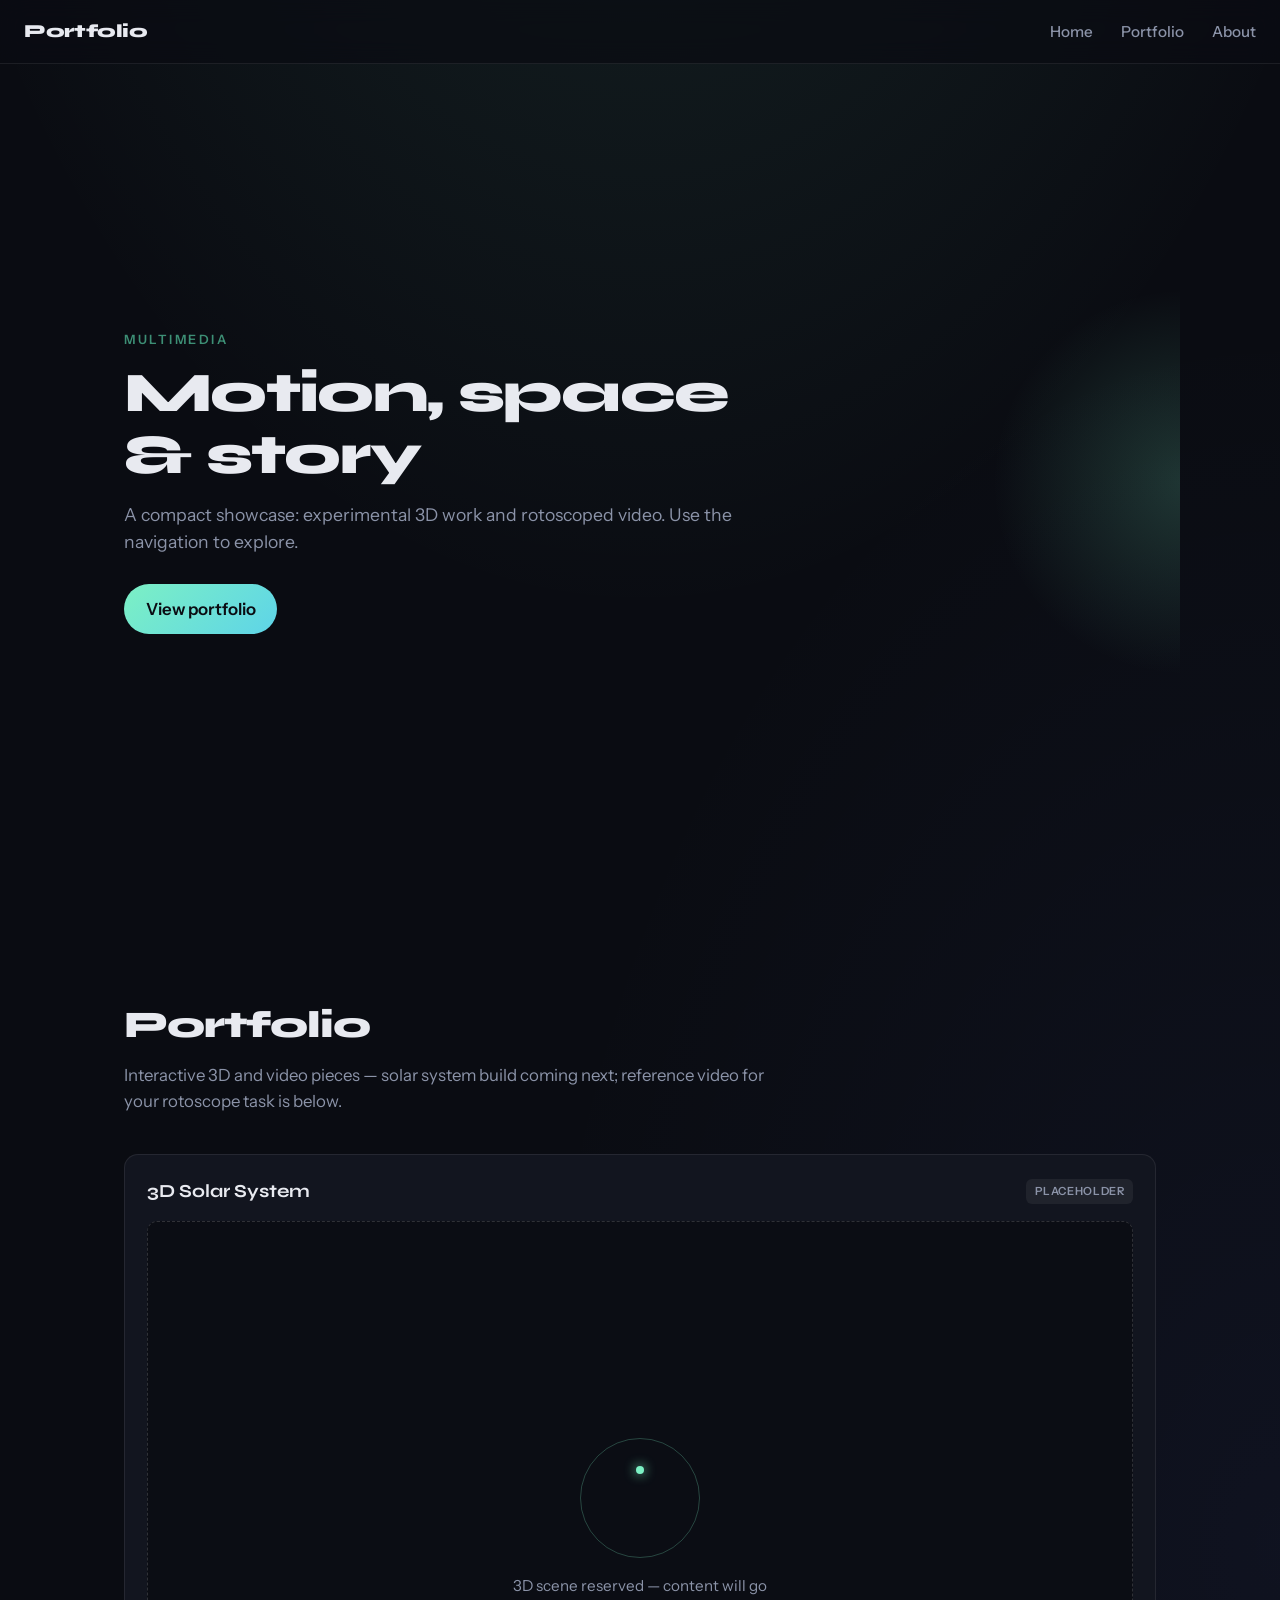
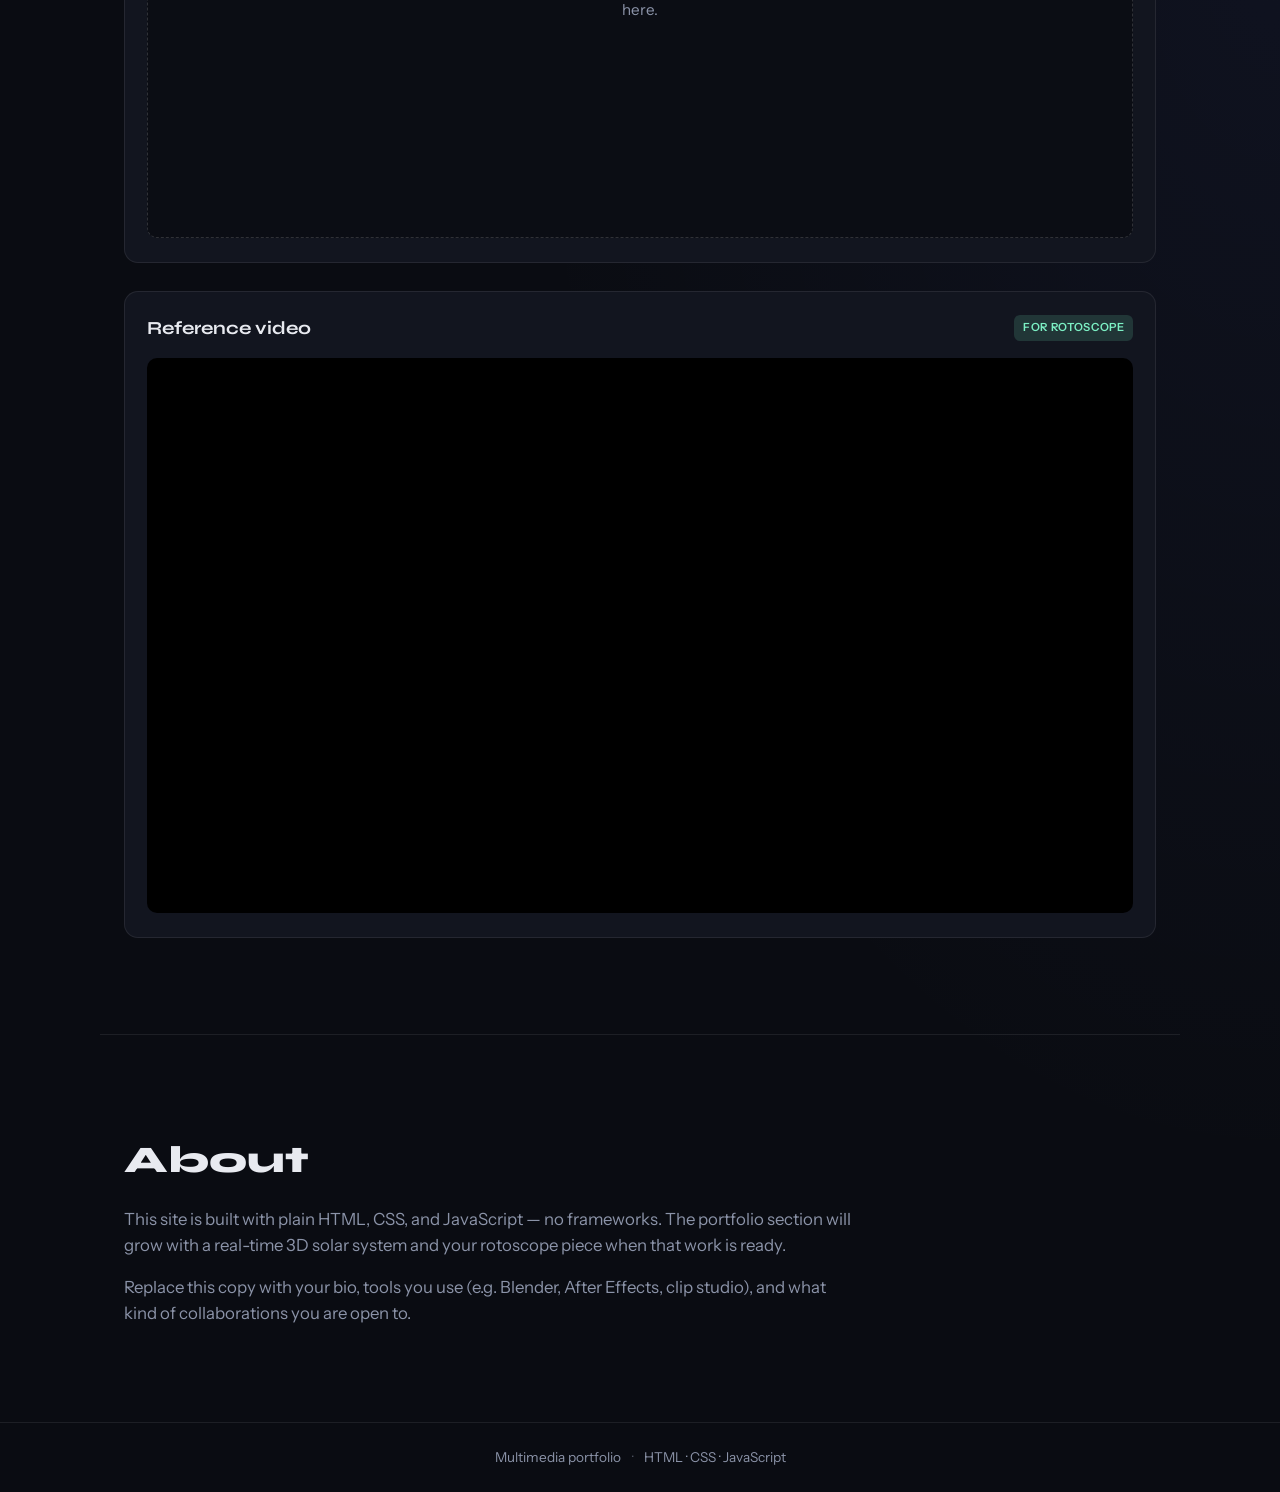
==== index.html @ 34ea9b4b "Add multimedia portfolio site" ====
<!DOCTYPE html>
<html lang="en">
<head>
  <meta charset="UTF-8" />
  <meta name="viewport" content="width=device-width, initial-scale=1.0" />
  <meta name="referrer" content="strict-origin-when-cross-origin" />
  <title>Multimedia Portfolio</title>
  <link rel="stylesheet" href="styles.css" />
  <link rel="preconnect" href="https://fonts.googleapis.com" />
  <link rel="preconnect" href="https://fonts.gstatic.com" crossorigin />
  <link href="https://fonts.googleapis.com/css2?family=Instrument+Sans:ital,wght@0,400..700;1,400..700&family=Syne:wght@600;700;800&display=swap" rel="stylesheet" />
</head>
<body>
  <header class="site-header">
    <a href="#home" class="logo">Portfolio</a>
    <nav class="nav" aria-label="Primary">
      <a href="#home">Home</a>
      <a href="#portfolio">Portfolio</a>
      <a href="#about">About</a>
    </nav>
    <button type="button" class="nav-toggle" aria-expanded="false" aria-controls="mobile-nav" aria-label="Open menu">
      <span></span><span></span><span></span>
    </button>
  </header>

  <div id="mobile-nav" class="mobile-nav" hidden>
    <a href="#home">Home</a>
    <a href="#portfolio">Portfolio</a>
    <a href="#about">About</a>
  </div>

  <main>
    <section id="home" class="section section-home">
      <div class="home-inner">
        <p class="eyebrow">Multimedia</p>
        <h1>Motion, space &amp; story</h1>
        <p class="lede">
          A compact showcase: experimental 3D work and rotoscoped video. Use the navigation to explore.
        </p>
        <a href="#portfolio" class="btn-primary">View portfolio</a>
      </div>
      <div class="home-glow" aria-hidden="true"></div>
    </section>

    <section id="portfolio" class="section section-portfolio">
      <div class="section-head">
        <h2>Portfolio</h2>
        <p>Interactive 3D and video pieces — solar system build coming next; reference video for your rotoscope task is below.</p>
      </div>

      <div class="portfolio-grid">
        <article class="card card-solar">
          <header class="card-head">
            <h3>3D Solar System</h3>
            <span class="badge">Placeholder</span>
          </header>
          <div class="solar-placeholder" id="solar-system-root" role="region" aria-label="3D solar system (coming soon)">
            <div class="solar-placeholder-inner">
              <span class="orbit-ring"></span>
              <span class="orbit-dot"></span>
              <p>3D scene reserved — content will go here.</p>
            </div>
          </div>
        </article>

        <article class="card card-video">
          <header class="card-head">
            <h3>Reference video</h3>
            <span class="badge badge-live">For rotoscope</span>
          </header>
          <div class="video-frame">
            <iframe
              width="560"
              height="315"
              src="https://www.youtube.com/embed/KNzw53-oxQc?feature=oembed"
              title="Reference video for rotoscope project"
              allow="accelerometer; autoplay; clipboard-write; encrypted-media; gyroscope; picture-in-picture; web-share"
              referrerpolicy="strict-origin-when-cross-origin"
              allowfullscreen
            ></iframe>
          </div>
        </article>
      </div>
    </section>

    <section id="about" class="section section-about">
      <div class="about-inner">
        <h2>About</h2>
        <p>
          This site is built with plain HTML, CSS, and JavaScript — no frameworks. The portfolio section will grow
          with a real-time 3D solar system and your rotoscope piece when that work is ready.
        </p>
        <p>
          Replace this copy with your bio, tools you use (e.g. Blender, After Effects, clip studio), and what kind of
          collaborations you are open to.
        </p>
      </div>
    </section>
  </main>

  <footer class="site-footer">
    <span>Multimedia portfolio</span>
    <span class="sep" aria-hidden="true">·</span>
    <span>HTML · CSS · JavaScript</span>
  </footer>

  <script src="script.js"></script>
</body>
</html>
---- styles.css ----
:root {
  --bg: #0a0c12;
  --bg-elevated: #12151f;
  --text: #e8eaf0;
  --muted: #8b93a8;
  --accent: #7cf0c4;
  --accent-dim: #3d8f75;
  --border: rgba(255, 255, 255, 0.08);
  --radius: 14px;
  --font-display: "Syne", system-ui, sans-serif;
  --font-body: "Instrument Sans", system-ui, sans-serif;
  --header-h: 64px;
}

*,
*::before,
*::after {
  box-sizing: border-box;
}

html {
  scroll-behavior: smooth;
}

body {
  margin: 0;
  min-height: 100vh;
  font-family: var(--font-body);
  font-size: 1.05rem;
  line-height: 1.55;
  color: var(--text);
  background: var(--bg);
  background-image:
    radial-gradient(ellipse 120% 80% at 50% -20%, rgba(124, 240, 196, 0.12), transparent 50%),
    radial-gradient(ellipse 60% 40% at 100% 50%, rgba(100, 120, 255, 0.06), transparent);
}

a {
  color: var(--accent);
  text-decoration: none;
}

a:hover {
  text-decoration: underline;
}

.site-header {
  position: fixed;
  top: 0;
  left: 0;
  right: 0;
  z-index: 100;
  height: var(--header-h);
  display: flex;
  align-items: center;
  justify-content: space-between;
  padding: 0 1.5rem;
  background: rgba(10, 12, 18, 0.72);
  backdrop-filter: blur(12px);
  border-bottom: 1px solid var(--border);
}

.logo {
  font-family: var(--font-display);
  font-weight: 800;
  font-size: 1.15rem;
  letter-spacing: -0.02em;
  color: var(--text);
  text-decoration: none;
}

.logo:hover {
  color: var(--accent);
  text-decoration: none;
}

.nav {
  display: flex;
  gap: 1.75rem;
}

.nav a {
  color: var(--muted);
  font-weight: 500;
  font-size: 0.95rem;
  text-decoration: none;
  transition: color 0.2s;
}

.nav a:hover {
  color: var(--text);
  text-decoration: none;
}

.nav-toggle {
  display: none;
  flex-direction: column;
  justify-content: center;
  gap: 5px;
  width: 44px;
  height: 44px;
  padding: 0;
  border: none;
  background: transparent;
  cursor: pointer;
}

.nav-toggle span {
  display: block;
  height: 2px;
  width: 22px;
  background: var(--text);
  border-radius: 1px;
  transition: transform 0.25s, opacity 0.25s;
}

.nav-toggle[aria-expanded="true"] span:nth-child(1) {
  transform: translateY(7px) rotate(45deg);
}

.nav-toggle[aria-expanded="true"] span:nth-child(2) {
  opacity: 0;
}

.nav-toggle[aria-expanded="true"] span:nth-child(3) {
  transform: translateY(-7px) rotate(-45deg);
}

.mobile-nav {
  display: none;
  position: fixed;
  top: var(--header-h);
  left: 0;
  right: 0;
  z-index: 99;
  flex-direction: column;
  padding: 1rem 1.5rem 1.25rem;
  background: rgba(10, 12, 18, 0.95);
  border-bottom: 1px solid var(--border);
  backdrop-filter: blur(12px);
}

.mobile-nav a {
  color: var(--text);
  padding: 0.65rem 0;
  font-weight: 500;
}

.mobile-nav:not([hidden]) {
  display: flex;
}

main {
  padding-top: var(--header-h);
}

.section {
  padding: clamp(3rem, 8vw, 6rem) 1.5rem;
  max-width: 1080px;
  margin: 0 auto;
}

.section-home {
  min-height: calc(100vh - var(--header-h));
  display: flex;
  align-items: center;
  position: relative;
  overflow: hidden;
}

.home-inner {
  position: relative;
  z-index: 1;
  max-width: 38rem;
}

.eyebrow {
  font-size: 0.8rem;
  font-weight: 600;
  letter-spacing: 0.2em;
  text-transform: uppercase;
  color: var(--accent-dim);
  margin: 0 0 0.75rem;
}

.section-home h1 {
  font-family: var(--font-display);
  font-weight: 800;
  font-size: clamp(2.25rem, 5vw, 3.5rem);
  line-height: 1.1;
  letter-spacing: -0.03em;
  margin: 0 0 1rem;
}

.lede {
  color: var(--muted);
  margin: 0 0 1.75rem;
  font-size: 1.1rem;
}

.btn-primary {
  display: inline-block;
  padding: 0.75rem 1.35rem;
  background: linear-gradient(135deg, var(--accent), #5ed4e8);
  color: #0a0c12;
  font-weight: 600;
  border-radius: 999px;
  text-decoration: none;
  transition: transform 0.2s, box-shadow 0.2s;
}

.btn-primary:hover {
  transform: translateY(-2px);
  box-shadow: 0 8px 24px rgba(124, 240, 196, 0.25);
  text-decoration: none;
}

.home-glow {
  position: absolute;
  right: -20%;
  top: 50%;
  transform: translateY(-50%);
  width: min(55vw, 420px);
  aspect-ratio: 1;
  border-radius: 50%;
  background: radial-gradient(circle, rgba(124, 240, 196, 0.18) 0%, transparent 65%);
  pointer-events: none;
}

.section-head {
  margin-bottom: 2.5rem;
}

.section-head h2 {
  font-family: var(--font-display);
  font-weight: 800;
  font-size: clamp(1.75rem, 4vw, 2.35rem);
  letter-spacing: -0.03em;
  margin: 0 0 0.5rem;
}

.section-head p {
  color: var(--muted);
  margin: 0;
  max-width: 42rem;
}

.portfolio-grid {
  display: flex;
  flex-direction: column;
  gap: 1.75rem;
}

.card {
  background: var(--bg-elevated);
  border: 1px solid var(--border);
  border-radius: var(--radius);
  padding: 1.35rem 1.35rem 1.5rem;
}

.card-head {
  display: flex;
  align-items: center;
  justify-content: space-between;
  gap: 0.75rem;
  margin-bottom: 1rem;
}

.card-head h3 {
  font-family: var(--font-display);
  font-weight: 700;
  font-size: 1.15rem;
  margin: 0;
}

.badge {
  font-size: 0.7rem;
  font-weight: 600;
  letter-spacing: 0.06em;
  text-transform: uppercase;
  padding: 0.25rem 0.55rem;
  border-radius: 6px;
  background: rgba(255, 255, 255, 0.06);
  color: var(--muted);
}

.badge-live {
  background: rgba(124, 240, 196, 0.15);
  color: var(--accent);
}

.solar-placeholder {
  aspect-ratio: 16 / 10;
  border-radius: 10px;
  background: rgba(0, 0, 0, 0.35);
  border: 1px dashed rgba(255, 255, 255, 0.15);
  display: flex;
  align-items: center;
  justify-content: center;
  overflow: hidden;
}

.solar-placeholder-inner {
  position: relative;
  text-align: center;
  padding: 1.5rem;
  width: 100%;
}

.solar-placeholder-inner p {
  margin: 0;
  color: var(--muted);
  font-size: 0.95rem;
  max-width: 16rem;
  margin-inline: auto;
}

.orbit-ring {
  display: block;
  width: 120px;
  height: 120px;
  margin: 0 auto 1rem;
  border: 1px solid rgba(124, 240, 196, 0.25);
  border-radius: 50%;
  animation: spin 24s linear infinite;
}

.orbit-dot {
  position: absolute;
  left: 50%;
  top: 0;
  width: 8px;
  height: 8px;
  margin-left: -4px;
  margin-top: 52px;
  background: var(--accent);
  border-radius: 50%;
  box-shadow: 0 0 12px var(--accent);
}

@keyframes spin {
  to {
    transform: rotate(360deg);
  }
}

.card-note {
  color: var(--muted);
  font-size: 0.95rem;
  margin: 0 0 1rem;
}

.video-frame {
  position: relative;
  width: 100%;
  aspect-ratio: 16 / 9;
  border-radius: 10px;
  overflow: hidden;
  background: #000;
}

.video-frame iframe {
  position: absolute;
  inset: 0;
  width: 100%;
  height: 100%;
  border: 0;
}

.section-about {
  border-top: 1px solid var(--border);
}

.about-inner h2 {
  font-family: var(--font-display);
  font-weight: 800;
  font-size: clamp(1.75rem, 4vw, 2.35rem);
  margin: 0 0 1rem;
}

.about-inner p {
  color: var(--muted);
  margin: 0 0 1rem;
  max-width: 46rem;
}

.about-inner p:last-child {
  margin-bottom: 0;
}

.site-footer {
  padding: 1.5rem;
  text-align: center;
  font-size: 0.85rem;
  color: var(--muted);
  border-top: 1px solid var(--border);
}

.site-footer .sep {
  margin: 0 0.5rem;
  opacity: 0.5;
}

@media (max-width: 720px) {
  .nav {
    display: none;
  }

  .nav-toggle {
    display: flex;
  }

  .home-glow {
    opacity: 0.5;
  }
}
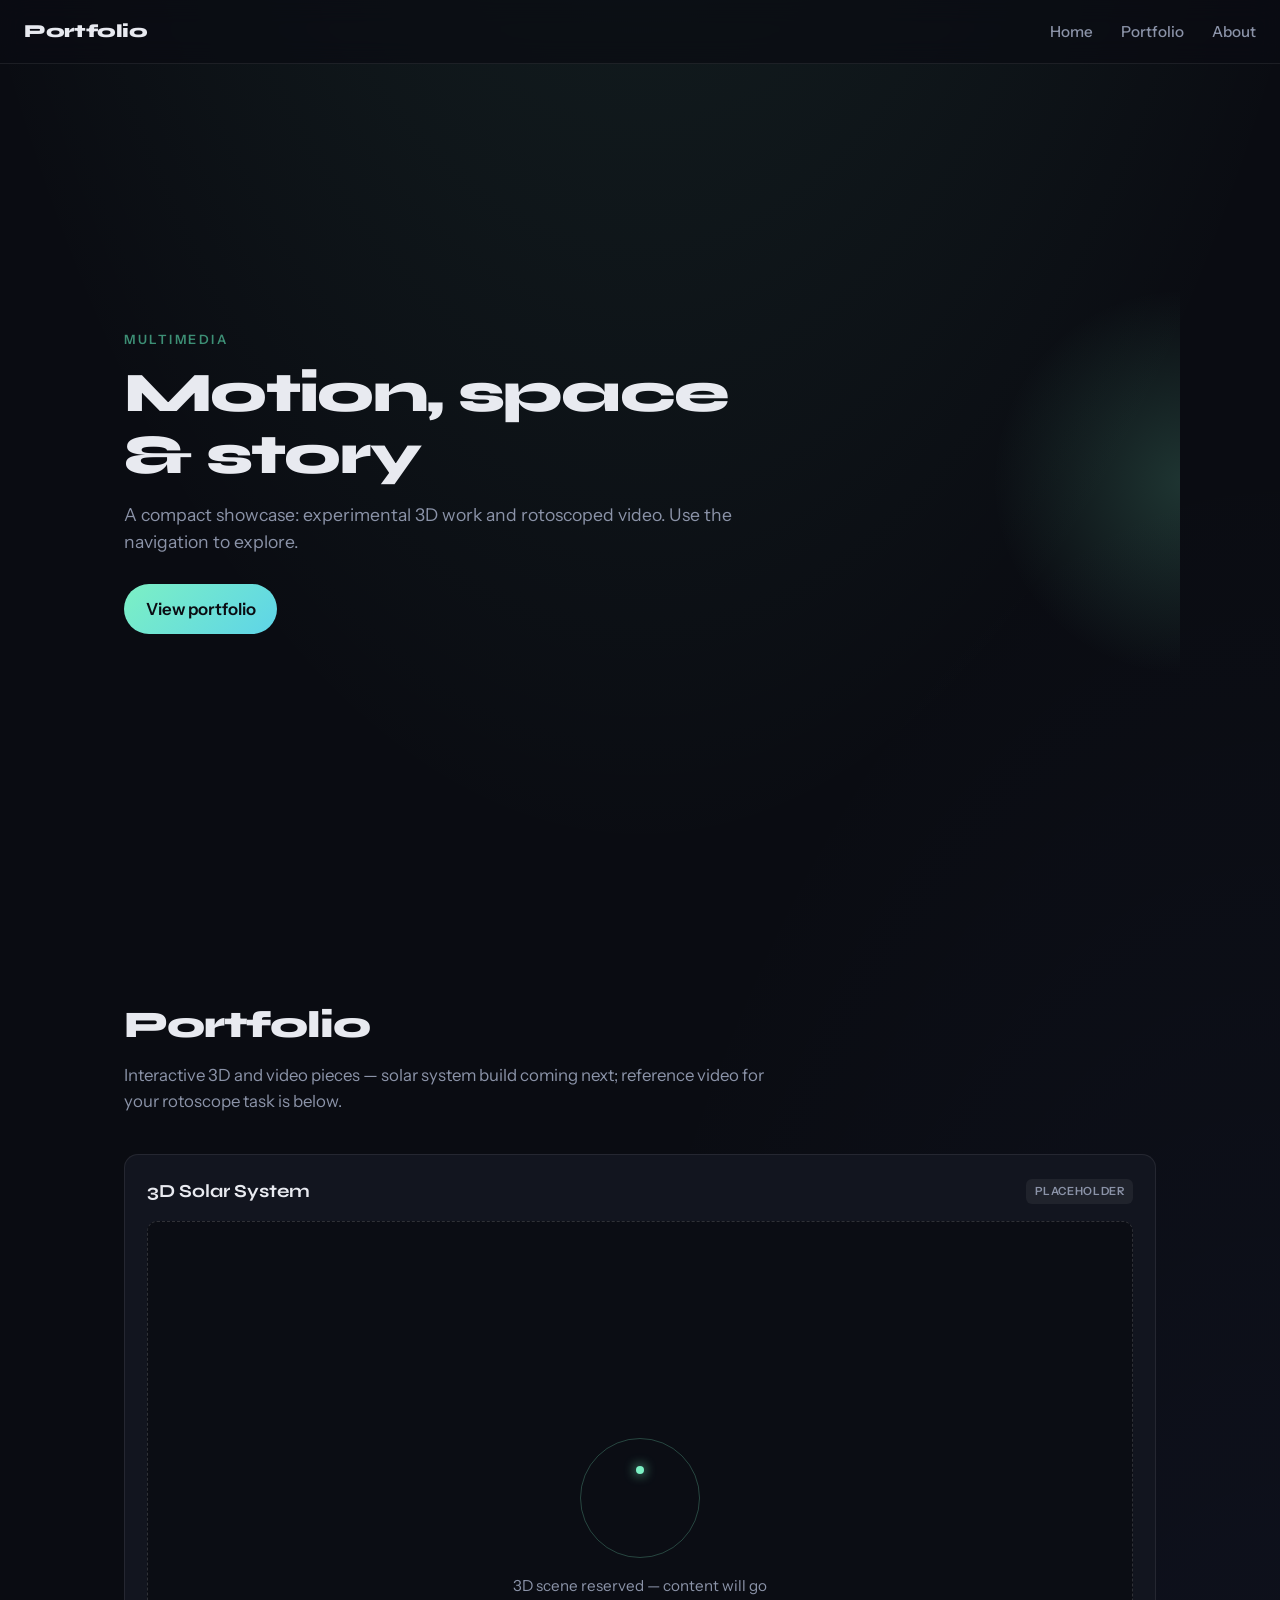
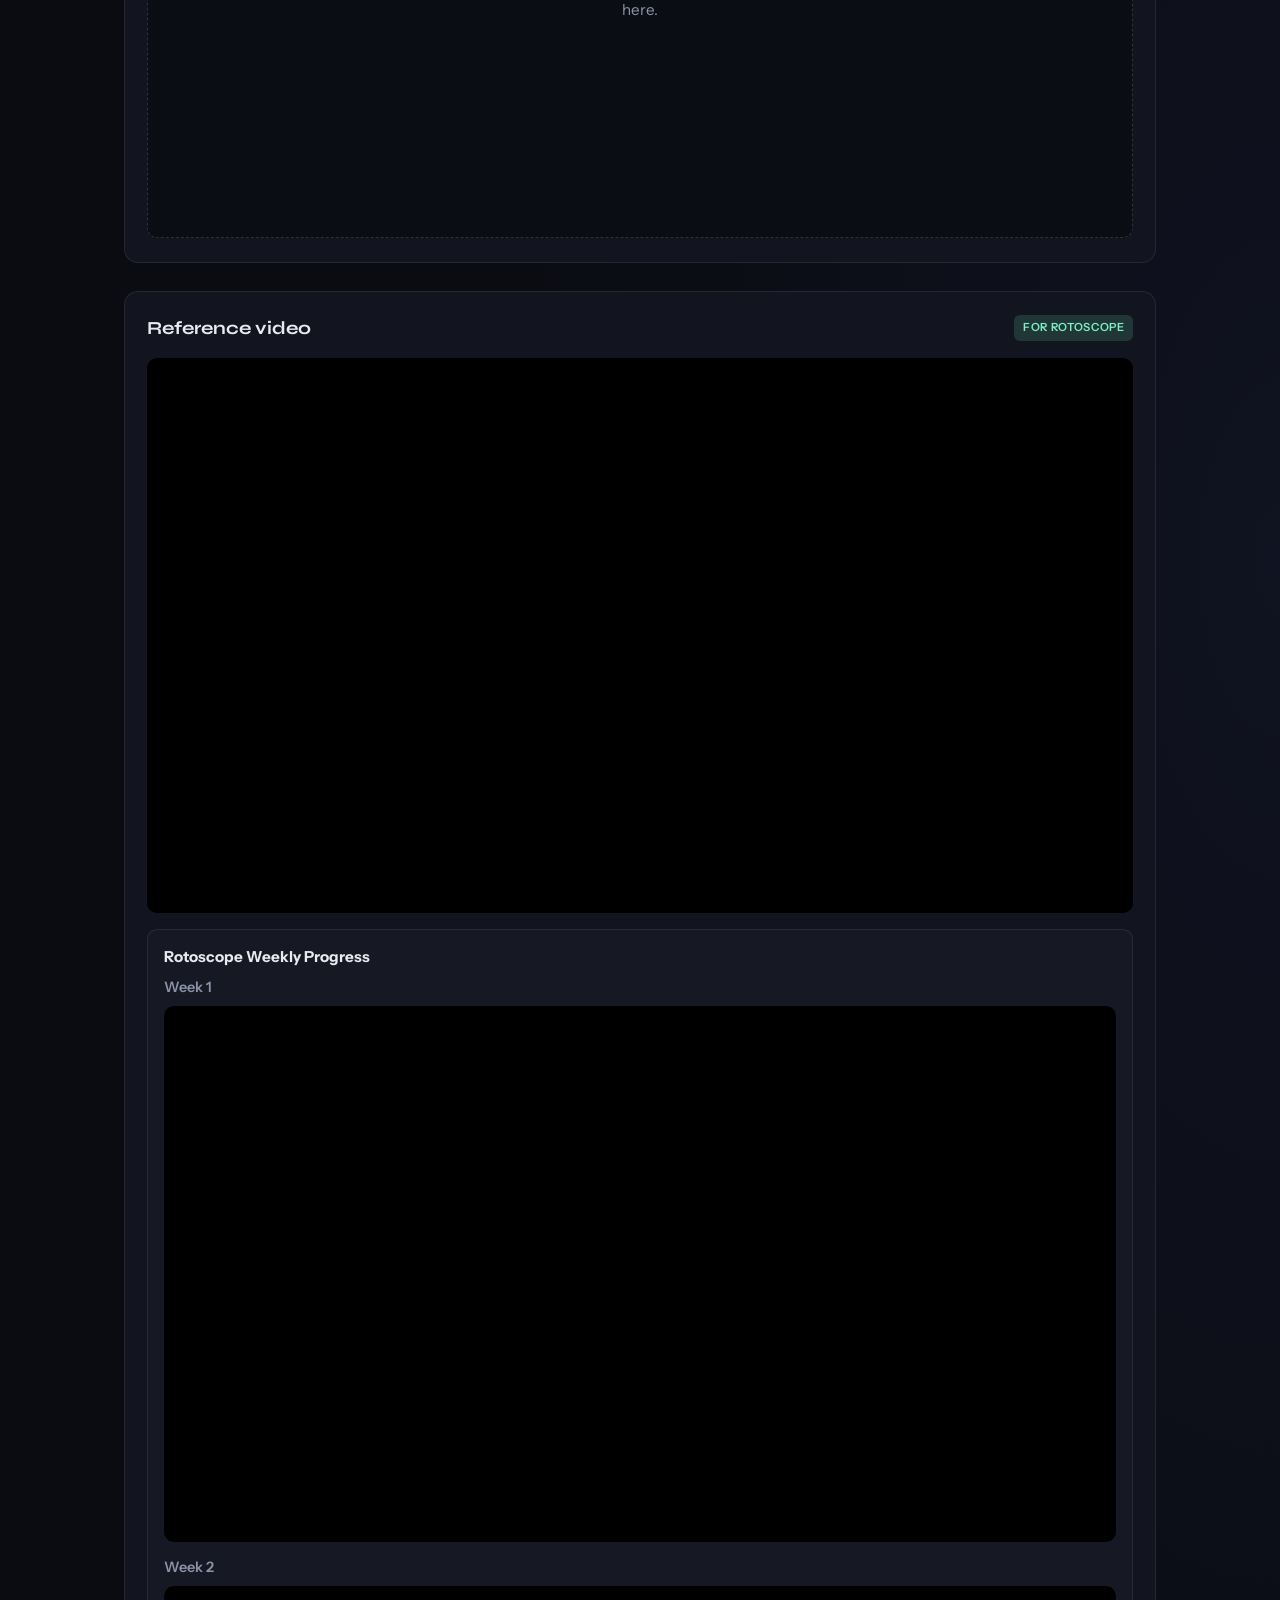
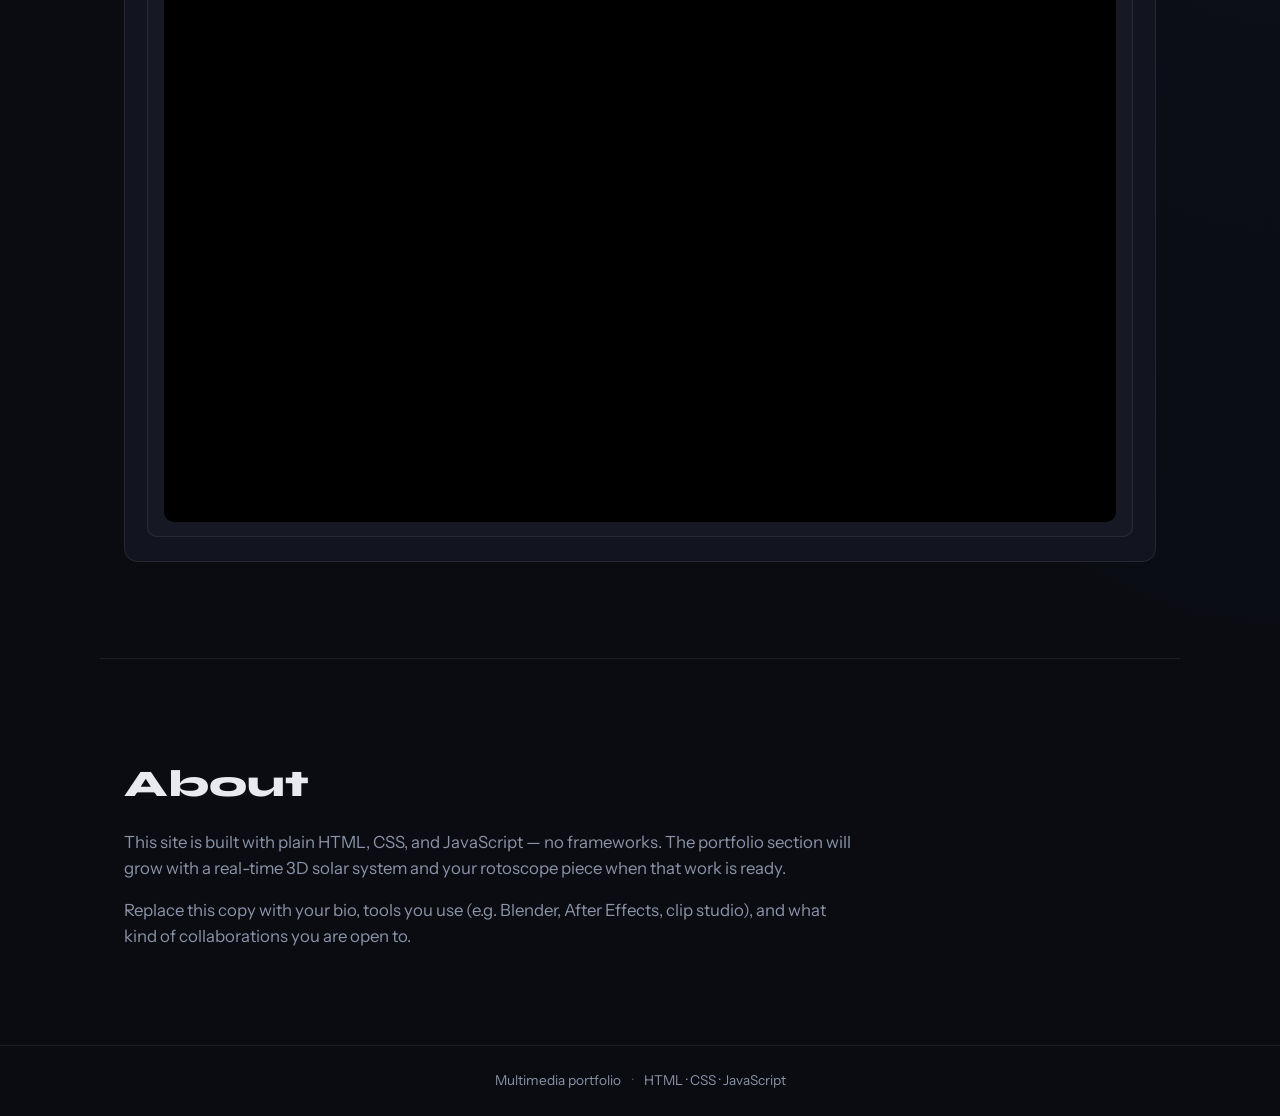
==== commit 08801727: "week1-2" ====
--- a/index.html
+++ b/index.html
@@ -79,6 +79,35 @@
               allowfullscreen
             ></iframe>
           </div>
+          <div class="weekly-progress">
+            <h4>Rotoscope Weekly Progress</h4>
+            <div class="weekly-progress-list">
+              <div class="weekly-item">
+                <p class="weekly-label">Week 1</p>
+                <div class="video-frame video-frame-small">
+                  <iframe
+                    src="https://www.youtube.com/embed/9W35hjpVSZc"
+                    title="Rotoscope weekly progress week 1"
+                    allow="accelerometer; autoplay; clipboard-write; encrypted-media; gyroscope; picture-in-picture; web-share"
+                    referrerpolicy="strict-origin-when-cross-origin"
+                    allowfullscreen
+                  ></iframe>
+                </div>
+              </div>
+              <div class="weekly-item">
+                <p class="weekly-label">Week 2</p>
+                <div class="video-frame video-frame-small">
+                  <iframe
+                    src="https://www.youtube.com/embed/2X7RBZ2-GwE"
+                    title="Rotoscope weekly progress week 2"
+                    allow="accelerometer; autoplay; clipboard-write; encrypted-media; gyroscope; picture-in-picture; web-share"
+                    referrerpolicy="strict-origin-when-cross-origin"
+                    allowfullscreen
+                  ></iframe>
+                </div>
+              </div>
+            </div>
+          </div>
         </article>
       </div>
     </section>
--- a/styles.css
+++ b/styles.css
@@ -367,6 +367,40 @@
   border: 0;
 }
 
+.weekly-progress {
+  margin-top: 1rem;
+  padding: 0.9rem 1rem;
+  border: 1px solid var(--border);
+  border-radius: 10px;
+  background: rgba(255, 255, 255, 0.02);
+}
+
+.weekly-progress h4 {
+  margin: 0 0 0.5rem;
+  font-size: 0.95rem;
+  color: var(--text);
+}
+
+.weekly-progress-list {
+  display: grid;
+  gap: 0.9rem;
+}
+
+.weekly-item {
+  margin: 0;
+}
+
+.weekly-label {
+  margin: 0 0 0.45rem;
+  color: var(--muted);
+  font-size: 0.9rem;
+  font-weight: 600;
+}
+
+.video-frame-small {
+  aspect-ratio: 16 / 9;
+}
+
 .section-about {
   border-top: 1px solid var(--border);
 }
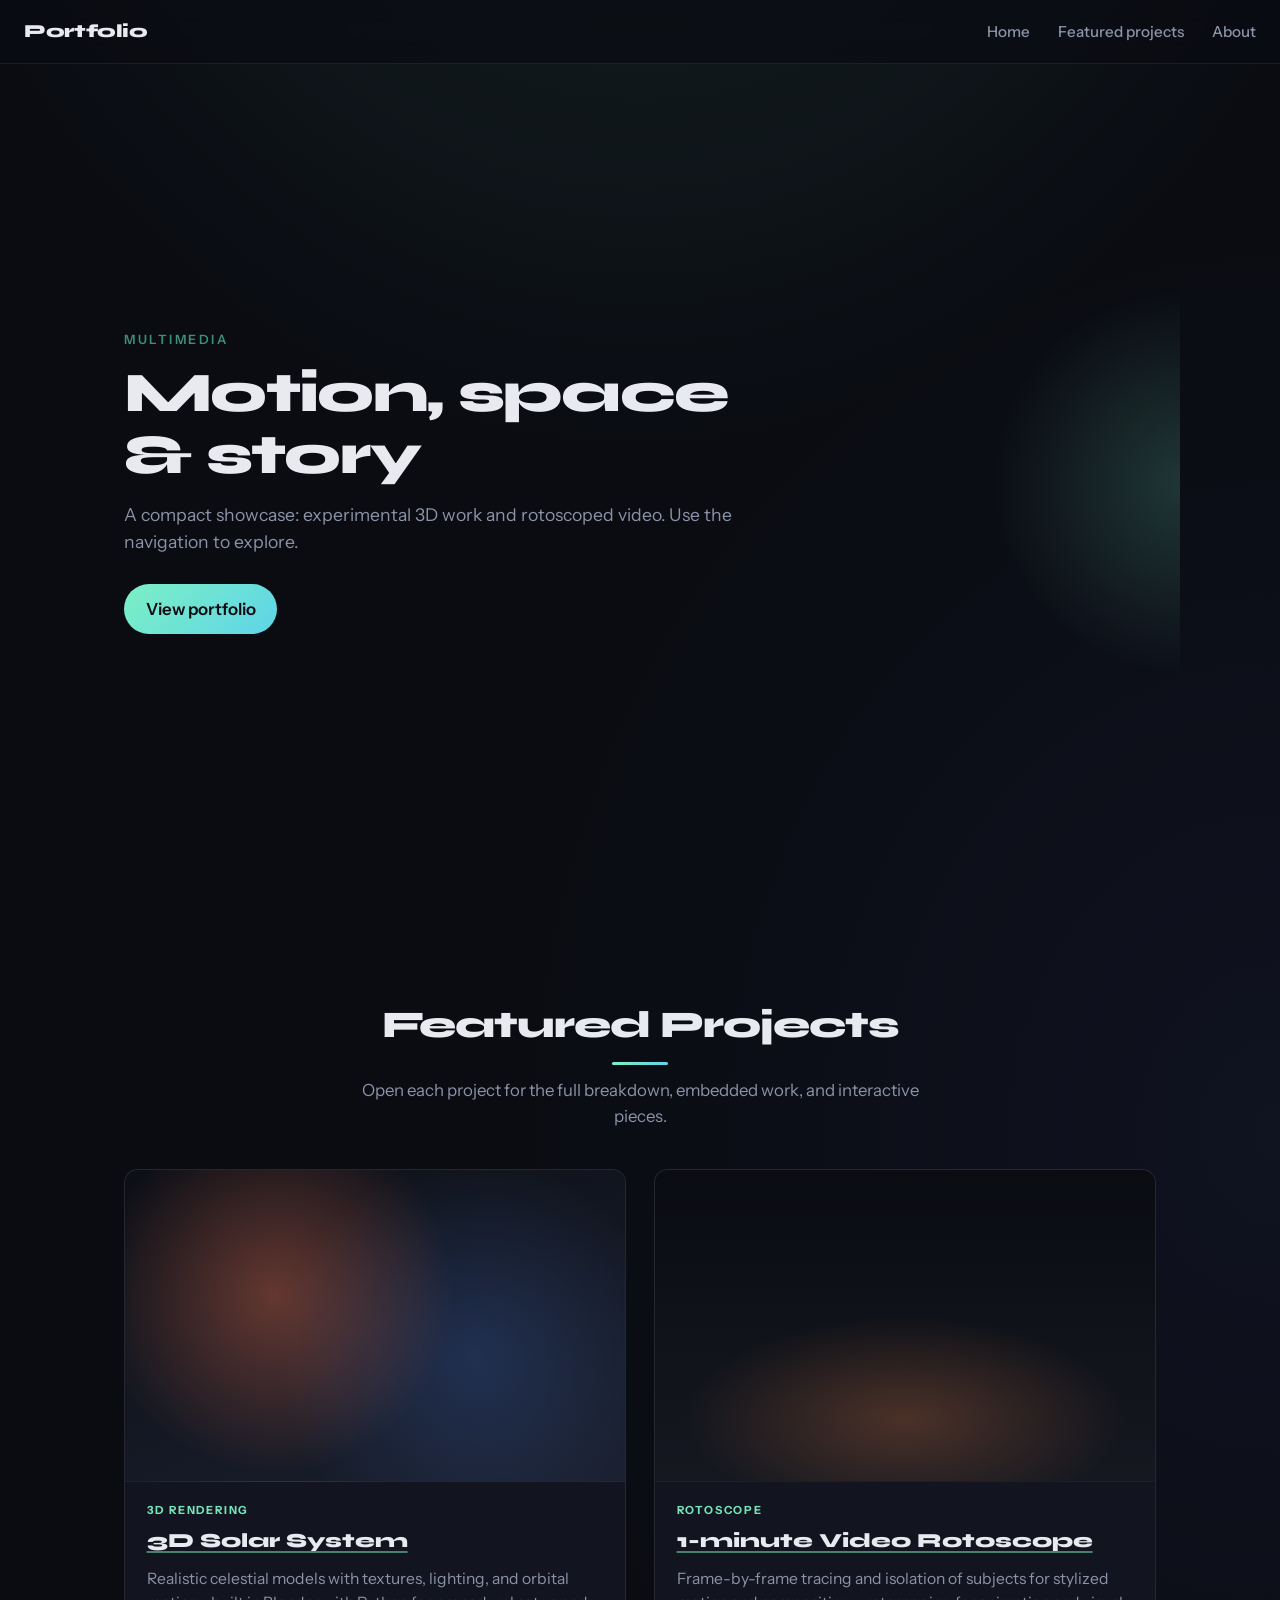
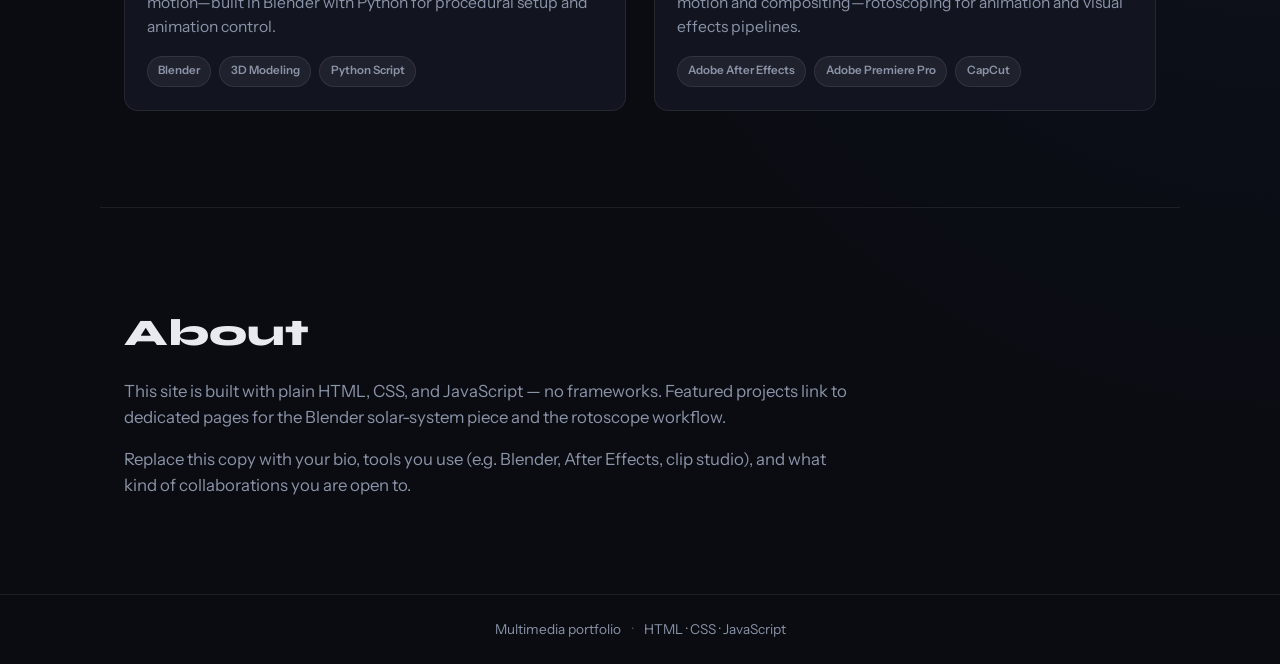
==== commit e8d119b6: "PLUTO AND EARTH" ====
--- a/index.html
+++ b/index.html
@@ -6,6 +6,7 @@
   <meta name="referrer" content="strict-origin-when-cross-origin" />
   <title>Multimedia Portfolio</title>
   <link rel="stylesheet" href="styles.css" />
+  <link rel="stylesheet" href="project-pages.css" />
   <link rel="preconnect" href="https://fonts.googleapis.com" />
   <link rel="preconnect" href="https://fonts.gstatic.com" crossorigin />
   <link href="https://fonts.googleapis.com/css2?family=Instrument+Sans:ital,wght@0,400..700;1,400..700&family=Syne:wght@600;700;800&display=swap" rel="stylesheet" />
@@ -15,7 +16,7 @@
     <a href="#home" class="logo">Portfolio</a>
     <nav class="nav" aria-label="Primary">
       <a href="#home">Home</a>
-      <a href="#portfolio">Portfolio</a>
+      <a href="#portfolio">Featured projects</a>
       <a href="#about">About</a>
     </nav>
     <button type="button" class="nav-toggle" aria-expanded="false" aria-controls="mobile-nav" aria-label="Open menu">
@@ -25,7 +26,7 @@
 
   <div id="mobile-nav" class="mobile-nav" hidden>
     <a href="#home">Home</a>
-    <a href="#portfolio">Portfolio</a>
+    <a href="#portfolio">Featured projects</a>
     <a href="#about">About</a>
   </div>
 
@@ -43,72 +44,45 @@
     </section>
 
     <section id="portfolio" class="section section-portfolio">
-      <div class="section-head">
-        <h2>Portfolio</h2>
-        <p>Interactive 3D and video pieces — solar system build coming next; reference video for your rotoscope task is below.</p>
+      <div class="section-head section-head-centered">
+        <h2>Featured Projects</h2>
+        <p>Open each project for the full breakdown, embedded work, and interactive pieces.</p>
       </div>
 
-      <div class="portfolio-grid">
-        <article class="card card-solar">
-          <header class="card-head">
-            <h3>3D Solar System</h3>
-            <span class="badge">Placeholder</span>
-          </header>
-          <div class="solar-placeholder" id="solar-system-root" role="region" aria-label="3D solar system (coming soon)">
-            <div class="solar-placeholder-inner">
-              <span class="orbit-ring"></span>
-              <span class="orbit-dot"></span>
-              <p>3D scene reserved — content will go here.</p>
+      <div class="featured-projects-grid">
+        <a href="solar-system.html" class="featured-project-card featured-project-card-solar">
+          <div class="featured-project-thumb" aria-hidden="true"></div>
+          <div class="featured-project-body">
+            <p class="featured-project-kicker">3D rendering</p>
+            <h3 class="featured-project-title">3D Solar System</h3>
+            <p class="featured-project-desc">
+              Realistic celestial models with textures, lighting, and orbital motion—built in Blender with Python for
+              procedural setup and animation control.
+            </p>
+            <div class="featured-project-tags">
+              <span class="project-tag">Blender</span>
+              <span class="project-tag">3D Modeling</span>
+              <span class="project-tag">Python Script</span>
             </div>
           </div>
-        </article>
+        </a>
 
-        <article class="card card-video">
-          <header class="card-head">
-            <h3>Reference video</h3>
-            <span class="badge badge-live">For rotoscope</span>
-          </header>
-          <div class="video-frame">
-            <iframe
-              width="560"
-              height="315"
-              src="https://www.youtube.com/embed/KNzw53-oxQc?feature=oembed"
-              title="Reference video for rotoscope project"
-              allow="accelerometer; autoplay; clipboard-write; encrypted-media; gyroscope; picture-in-picture; web-share"
-              referrerpolicy="strict-origin-when-cross-origin"
-              allowfullscreen
-            ></iframe>
-          </div>
-          <div class="weekly-progress">
-            <h4>Rotoscope Weekly Progress</h4>
-            <div class="weekly-progress-list">
-              <div class="weekly-item">
-                <p class="weekly-label">Week 1</p>
-                <div class="video-frame video-frame-small">
-                  <iframe
-                    src="https://www.youtube.com/embed/9W35hjpVSZc"
-                    title="Rotoscope weekly progress week 1"
-                    allow="accelerometer; autoplay; clipboard-write; encrypted-media; gyroscope; picture-in-picture; web-share"
-                    referrerpolicy="strict-origin-when-cross-origin"
-                    allowfullscreen
-                  ></iframe>
-                </div>
-              </div>
-              <div class="weekly-item">
-                <p class="weekly-label">Week 2</p>
-                <div class="video-frame video-frame-small">
-                  <iframe
-                    src="https://www.youtube.com/embed/2X7RBZ2-GwE"
-                    title="Rotoscope weekly progress week 2"
-                    allow="accelerometer; autoplay; clipboard-write; encrypted-media; gyroscope; picture-in-picture; web-share"
-                    referrerpolicy="strict-origin-when-cross-origin"
-                    allowfullscreen
-                  ></iframe>
-                </div>
-              </div>
+        <a href="rotoscope.html" class="featured-project-card featured-project-card-roto">
+          <div class="featured-project-thumb featured-project-thumb-roto" aria-hidden="true"></div>
+          <div class="featured-project-body">
+            <p class="featured-project-kicker">Rotoscope</p>
+            <h3 class="featured-project-title">1-minute Video Rotoscope</h3>
+            <p class="featured-project-desc">
+              Frame-by-frame tracing and isolation of subjects for stylized motion and compositing—rotoscoping for
+              animation and visual effects pipelines.
+            </p>
+            <div class="featured-project-tags">
+              <span class="project-tag">Adobe After Effects</span>
+              <span class="project-tag">Adobe Premiere Pro</span>
+              <span class="project-tag">CapCut</span>
             </div>
           </div>
-        </article>
+        </a>
       </div>
     </section>
 
@@ -116,8 +90,8 @@
       <div class="about-inner">
         <h2>About</h2>
         <p>
-          This site is built with plain HTML, CSS, and JavaScript — no frameworks. The portfolio section will grow
-          with a real-time 3D solar system and your rotoscope piece when that work is ready.
+          This site is built with plain HTML, CSS, and JavaScript — no frameworks. Featured projects link to dedicated
+          pages for the Blender solar-system piece and the rotoscope workflow.
         </p>
         <p>
           Replace this copy with your bio, tools you use (e.g. Blender, After Effects, clip studio), and what kind of
--- a/project-pages.css
+++ b/project-pages.css
@@ -0,0 +1,497 @@
+/* Shared project / subpage layout (used by index featured grid + project HTML pages) */
+
+.section-head-centered {
+  text-align: center;
+  max-width: 36rem;
+  margin-left: auto;
+  margin-right: auto;
+}
+
+.section-head-centered p {
+  margin-left: auto;
+  margin-right: auto;
+}
+
+.section-head-centered h2 {
+  position: relative;
+  display: inline-block;
+  padding-bottom: 0.65rem;
+  margin-bottom: 0.75rem;
+}
+
+.section-head-centered h2::after {
+  content: "";
+  position: absolute;
+  left: 50%;
+  bottom: 0;
+  transform: translateX(-50%);
+  width: 3.5rem;
+  height: 3px;
+  border-radius: 2px;
+  background: linear-gradient(90deg, var(--accent), #5ed4e8);
+}
+
+.featured-projects-grid {
+  display: grid;
+  grid-template-columns: 1fr;
+  gap: 1.5rem;
+}
+
+@media (min-width: 800px) {
+  .featured-projects-grid {
+    grid-template-columns: 1fr 1fr;
+    gap: 1.75rem;
+    align-items: stretch;
+  }
+}
+
+.featured-project-card {
+  display: flex;
+  flex-direction: column;
+  background: var(--bg-elevated);
+  border: 1px solid var(--border);
+  border-radius: var(--radius);
+  overflow: hidden;
+  text-decoration: none;
+  color: inherit;
+  transition: transform 0.2s ease, box-shadow 0.2s ease, border-color 0.2s ease;
+}
+
+.featured-project-card:hover {
+  transform: translateY(-4px);
+  box-shadow: 0 16px 40px rgba(0, 0, 0, 0.35);
+  border-color: rgba(124, 240, 196, 0.2);
+}
+
+.featured-project-thumb {
+  aspect-ratio: 16 / 10;
+  background:
+    radial-gradient(circle at 30% 40%, rgba(255, 120, 80, 0.35), transparent 45%),
+    radial-gradient(circle at 70% 60%, rgba(80, 140, 255, 0.2), transparent 50%),
+    linear-gradient(160deg, #0d0f16 0%, #1a1f2e 100%);
+  border-bottom: 1px solid var(--border);
+}
+
+.featured-project-thumb-roto {
+  background:
+    radial-gradient(ellipse 80% 60% at 50% 80%, rgba(180, 100, 60, 0.35), transparent 55%),
+    linear-gradient(180deg, #0a0c12 0%, #151820 100%);
+}
+
+.featured-project-body {
+  padding: 1.25rem 1.35rem 1.45rem;
+  flex: 1;
+  display: flex;
+  flex-direction: column;
+}
+
+.featured-project-kicker {
+  margin: 0 0 0.35rem;
+  font-size: 0.7rem;
+  font-weight: 700;
+  letter-spacing: 0.16em;
+  text-transform: uppercase;
+  color: var(--accent);
+  opacity: 0.95;
+}
+
+.featured-project-title {
+  font-family: var(--font-display);
+  font-weight: 800;
+  font-size: 1.25rem;
+  margin: 0 0 0.65rem;
+  text-decoration: underline;
+  text-decoration-thickness: 2px;
+  text-underline-offset: 4px;
+  text-decoration-color: rgba(124, 240, 196, 0.5);
+}
+
+.featured-project-desc {
+  margin: 0 0 1rem;
+  font-size: 0.98rem;
+  color: var(--muted);
+  line-height: 1.55;
+  flex: 1;
+}
+
+.featured-project-tags {
+  display: flex;
+  flex-wrap: wrap;
+  gap: 0.5rem;
+}
+
+.project-tag {
+  font-size: 0.72rem;
+  font-weight: 600;
+  padding: 0.35rem 0.65rem;
+  border-radius: 999px;
+  background: rgba(255, 255, 255, 0.06);
+  border: 1px solid var(--border);
+  color: var(--muted);
+}
+
+/* ——— Subpages (solar-system, rotoscope) ——— */
+
+.project-page-main {
+  max-width: 960px;
+}
+
+.project-back {
+  display: inline-block;
+  margin-bottom: 1.5rem;
+  font-size: 0.92rem;
+  font-weight: 600;
+  color: var(--muted);
+}
+
+.project-back:hover {
+  color: var(--accent);
+}
+
+.project-page-title {
+  font-family: var(--font-display);
+  font-weight: 800;
+  font-size: clamp(1.85rem, 4vw, 2.5rem);
+  letter-spacing: -0.03em;
+  margin: 0 0 0.75rem;
+  text-align: center;
+  position: relative;
+  padding-bottom: 0.75rem;
+}
+
+.project-page-title::after {
+  content: "";
+  position: absolute;
+  left: 50%;
+  bottom: 0;
+  transform: translateX(-50%);
+  width: 3.5rem;
+  height: 3px;
+  border-radius: 2px;
+  background: linear-gradient(90deg, var(--accent), #5ed4e8);
+}
+
+.project-lede {
+  text-align: center;
+  color: var(--muted);
+  max-width: 42rem;
+  margin: 0 auto 2rem;
+}
+
+.project-badges {
+  display: flex;
+  flex-wrap: wrap;
+  justify-content: center;
+  gap: 0.5rem;
+  margin-bottom: 2rem;
+}
+
+.body-nav {
+  display: flex;
+  flex-wrap: wrap;
+  gap: 0.45rem;
+  justify-content: center;
+  margin-bottom: 2rem;
+  padding: 0.85rem 1rem;
+  border: 1px solid var(--border);
+  border-radius: var(--radius);
+  background: rgba(255, 255, 255, 0.02);
+}
+
+.body-nav a {
+  font-size: 0.82rem;
+  font-weight: 600;
+  padding: 0.25rem 0.55rem;
+  border-radius: 6px;
+  color: var(--muted);
+}
+
+.body-nav a:hover {
+  color: var(--accent);
+  background: rgba(124, 240, 196, 0.08);
+}
+
+.section-block h2 {
+  font-family: var(--font-display);
+  font-weight: 800;
+  font-size: clamp(1.35rem, 3vw, 1.75rem);
+  text-align: center;
+  margin: 0 0 1.75rem;
+  position: relative;
+  padding-bottom: 0.65rem;
+}
+
+.section-block h2::after {
+  content: "";
+  position: absolute;
+  left: 50%;
+  bottom: 0;
+  transform: translateX(-50%);
+  width: 3rem;
+  height: 2px;
+  border-radius: 2px;
+  background: linear-gradient(90deg, var(--accent), #5ed4e8);
+}
+
+.celestial-grid {
+  display: grid;
+  grid-template-columns: 1fr;
+  gap: 1.5rem;
+}
+
+@media (min-width: 800px) {
+  .celestial-grid {
+    grid-template-columns: 1fr 1fr;
+  }
+}
+
+.celestial-card {
+  background: var(--bg-elevated);
+  border: 1px solid var(--border);
+  border-radius: var(--radius);
+  padding: 1.25rem 1.35rem 1.35rem;
+}
+
+.celestial-card h3 {
+  font-family: var(--font-display);
+  font-weight: 700;
+  font-size: 1.1rem;
+  margin: 0 0 0.85rem;
+  color: var(--accent);
+}
+
+.planet-stats {
+  background: rgba(0, 0, 0, 0.35);
+  border-radius: 10px;
+  padding: 0.75rem 1rem;
+  margin-bottom: 0.85rem;
+  font-size: 0.92rem;
+}
+
+.stat-item {
+  display: flex;
+  flex-wrap: wrap;
+  gap: 0.35rem 0.75rem;
+  margin-bottom: 0.35rem;
+}
+
+.stat-item:last-child {
+  margin-bottom: 0;
+}
+
+.stat-label {
+  color: var(--muted);
+  min-width: 7.5rem;
+}
+
+.stat-value {
+  color: var(--text);
+  font-weight: 600;
+}
+
+.time-comparison {
+  border: 1px solid rgba(124, 240, 196, 0.35);
+  border-radius: 10px;
+  padding: 0.75rem 1rem;
+  margin-bottom: 1rem;
+  font-size: 0.92rem;
+  line-height: 1.5;
+}
+
+.time-comparison strong {
+  color: var(--accent);
+  margin-right: 0.35rem;
+}
+
+.media-frame {
+  position: relative;
+  width: 100%;
+  aspect-ratio: 16 / 10;
+  border-radius: 10px;
+  overflow: hidden;
+  background: #000;
+}
+
+.media-frame iframe,
+.media-frame video {
+  position: absolute;
+  inset: 0;
+  width: 100%;
+  height: 100%;
+  border: 0;
+  object-fit: cover;
+}
+
+.video-frame-placeholder {
+  background: radial-gradient(circle at 50% 35%, rgba(124, 240, 196, 0.09), transparent 55%), #07090e;
+}
+
+.video-placeholder-inner {
+  position: absolute;
+  inset: 0;
+  display: flex;
+  flex-direction: column;
+  align-items: center;
+  justify-content: center;
+  text-align: center;
+  padding: clamp(1rem, 4vw, 2rem);
+  border: 1px dashed rgba(255, 255, 255, 0.16);
+  border-radius: 10px;
+  margin: 0;
+}
+
+.video-placeholder-title {
+  margin: 0 0 0.5rem;
+  font-family: var(--font-display);
+  font-weight: 800;
+  font-size: 1.15rem;
+  color: var(--text);
+}
+
+.video-placeholder-caption {
+  margin: 0;
+  max-width: 22rem;
+  font-size: 0.92rem;
+  color: var(--muted);
+  line-height: 1.45;
+}
+
+.details-list {
+  color: var(--muted);
+  padding-left: 1.25rem;
+  margin: 0.5rem 0 0;
+}
+
+.details-list li {
+  margin-bottom: 0.35rem;
+}
+
+/* Solar age calculator */
+.solar-calculator-card {
+  max-width: 640px;
+  margin: 0 auto;
+  padding: 1.5rem 1.35rem 1.35rem;
+  background: #2b2b2b;
+  border: 1px solid rgba(255, 255, 255, 0.08);
+  border-radius: 18px;
+  box-shadow: 0 8px 32px rgba(0, 0, 0, 0.35);
+}
+
+.solar-calculator-card h3 {
+  display: flex;
+  align-items: center;
+  justify-content: center;
+  gap: 0.5rem;
+  flex-wrap: wrap;
+  font-family: var(--font-display);
+  font-weight: 700;
+  font-size: 1.05rem;
+  text-align: center;
+  margin: 0 0 1.15rem;
+  color: var(--text);
+}
+
+.calc-input-row {
+  display: flex;
+  flex-wrap: nowrap;
+  border-radius: 999px;
+  overflow: hidden;
+  border: 1px solid rgba(255, 255, 255, 0.12);
+}
+
+.calc-input-row input {
+  flex: 1;
+  min-width: 0;
+  padding: 0.85rem 1.15rem;
+  border: none;
+  font-size: 1rem;
+  font-family: inherit;
+}
+
+.calc-input-row button {
+  flex-shrink: 0;
+  padding: 0.85rem 1.25rem;
+  border: none;
+  background: linear-gradient(135deg, #00bfff, #22d3ee);
+  color: #0a0c12;
+  font-weight: 700;
+  font-size: 0.95rem;
+  font-family: inherit;
+  cursor: pointer;
+  display: inline-flex;
+  align-items: center;
+  gap: 0.45rem;
+  transition: filter 0.2s;
+}
+
+.calc-input-row button:hover {
+  filter: brightness(1.08);
+}
+
+.calc-input-row button.is-done {
+  background: linear-gradient(135deg, #34d399, #10b981);
+}
+
+.solar-calculator-hint {
+  display: flex;
+  align-items: flex-start;
+  gap: 0.45rem;
+  margin-top: 0.85rem;
+  font-size: 0.82rem;
+  color: rgba(255, 255, 255, 0.88);
+  line-height: 1.45;
+}
+
+/* Rotoscope weekly placeholders */
+.weekly-grid {
+  display: grid;
+  grid-template-columns: 1fr;
+  gap: 1.25rem;
+}
+
+@media (min-width: 640px) {
+  .weekly-grid {
+    grid-template-columns: repeat(2, 1fr);
+  }
+}
+
+@media (min-width: 960px) {
+  .weekly-grid {
+    grid-template-columns: repeat(3, 1fr);
+  }
+}
+
+.week-card {
+  background: var(--bg-elevated);
+  border: 1px solid var(--border);
+  border-radius: var(--radius);
+  padding: 1rem 1rem 1.1rem;
+}
+
+.week-card h4 {
+  margin: 0 0 0.65rem;
+  font-size: 0.95rem;
+  font-weight: 700;
+  color: var(--accent);
+}
+
+.week-placeholder {
+  min-height: 120px;
+  display: flex;
+  align-items: center;
+  justify-content: center;
+  text-align: center;
+  padding: 1rem;
+  border-radius: 10px;
+  border: 1px dashed rgba(255, 255, 255, 0.15);
+  color: var(--muted);
+  font-size: 0.92rem;
+}
+
+.disclaimer {
+  text-align: center;
+  font-size: 0.85rem;
+  color: var(--muted);
+  font-style: italic;
+  margin-top: 1rem;
+}
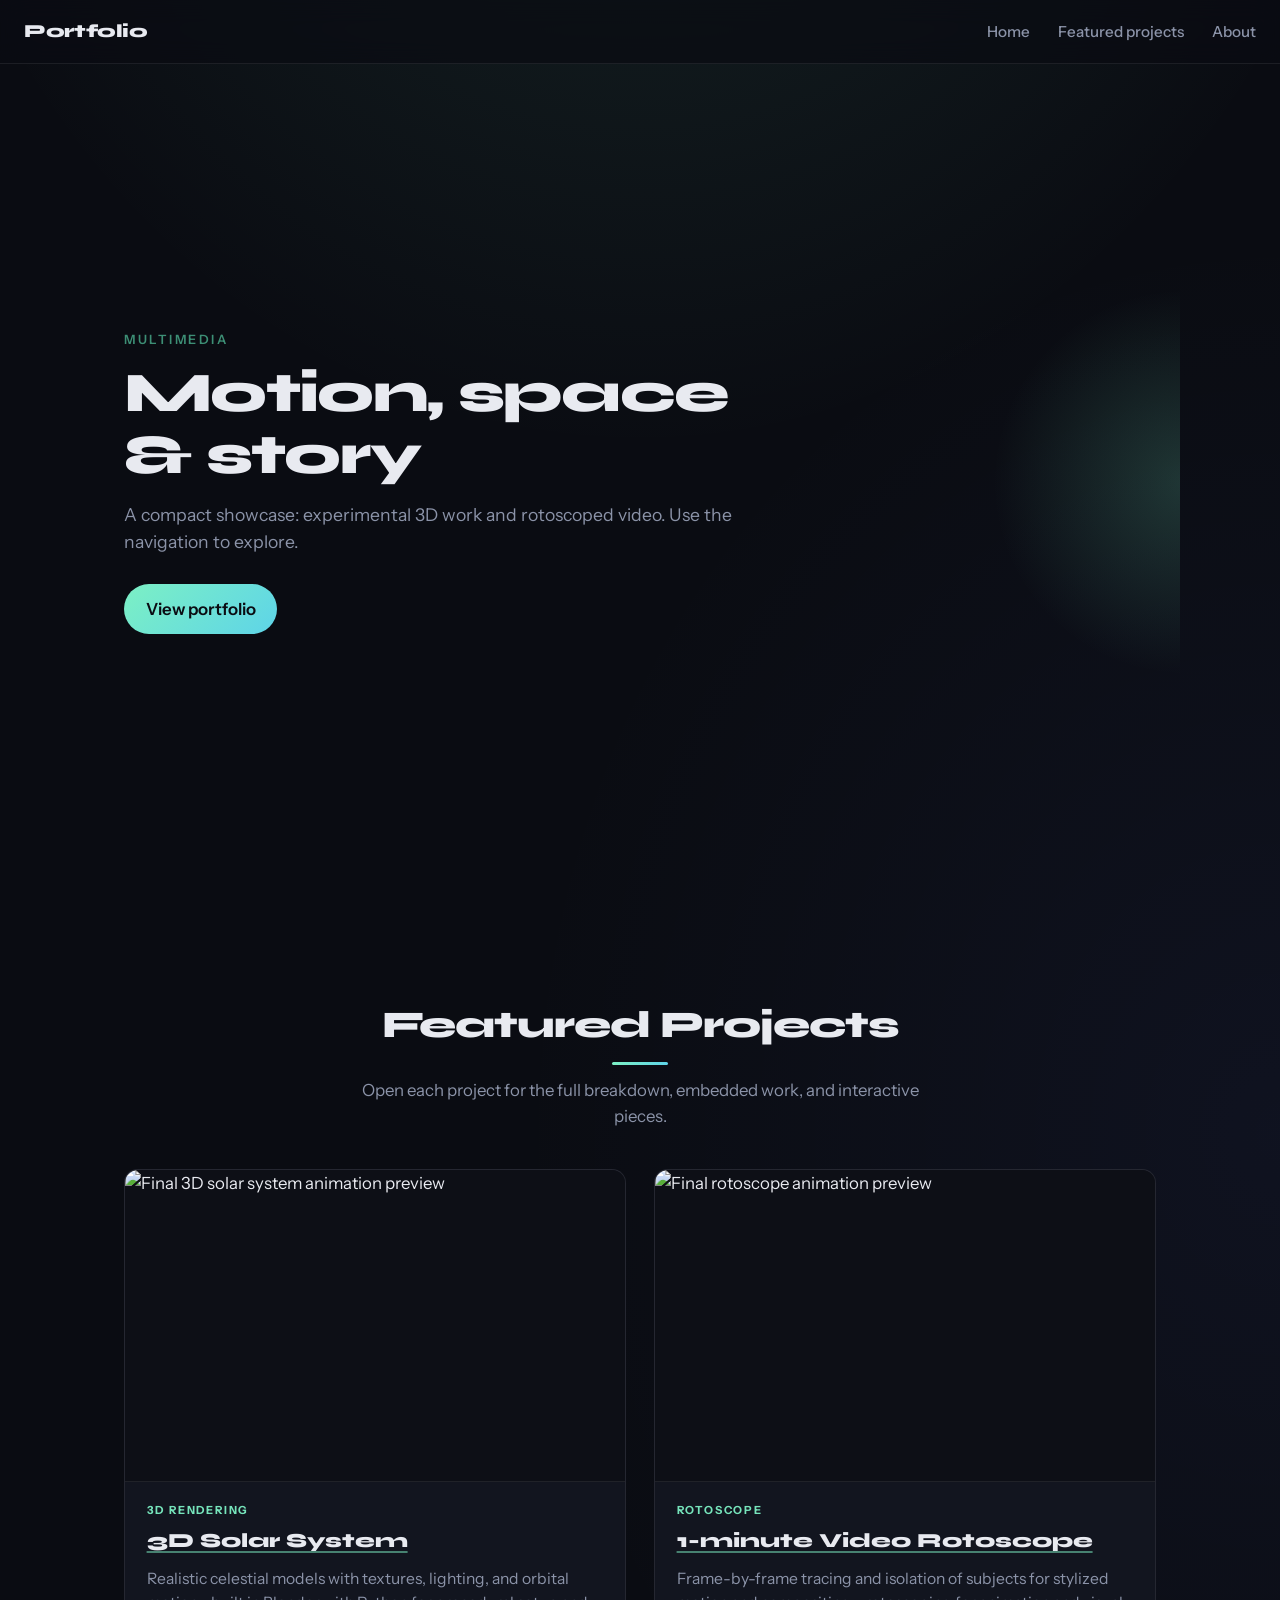
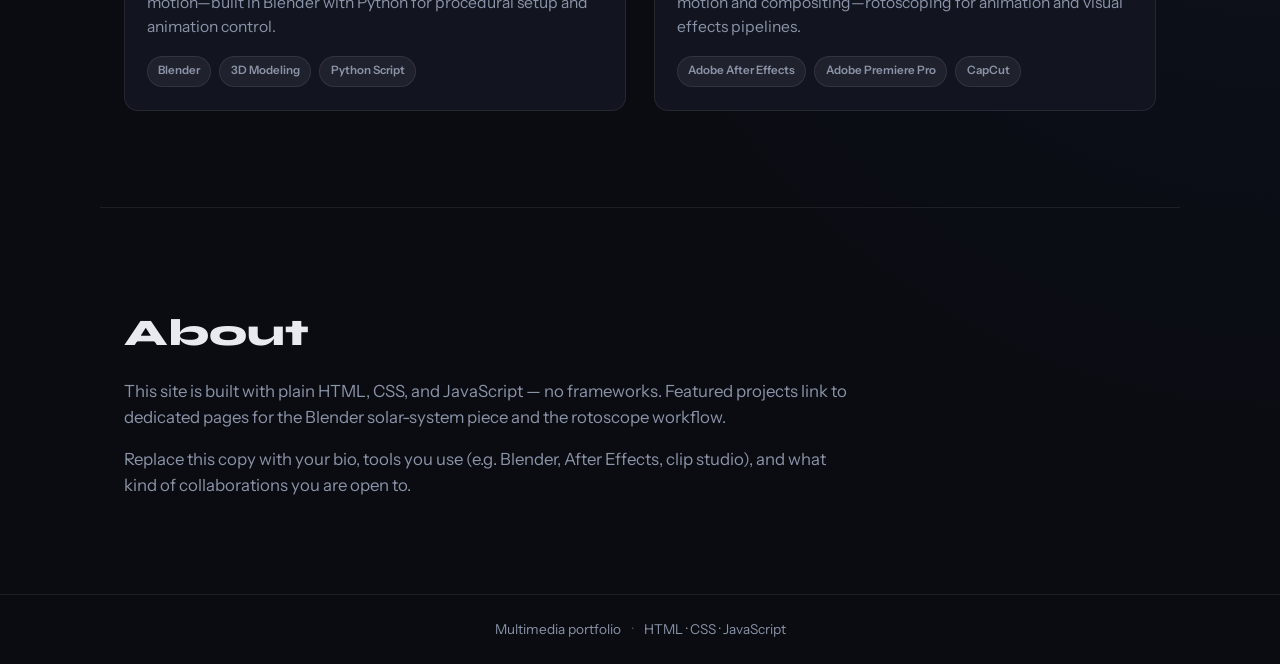
==== commit 04feb2b1: "Use final video thumbnails for featured project covers" ====
--- a/index.html
+++ b/index.html
@@ -51,7 +51,14 @@
 
       <div class="featured-projects-grid">
         <a href="solar-system.html" class="featured-project-card featured-project-card-solar">
-          <div class="featured-project-thumb" aria-hidden="true"></div>
+          <div class="featured-project-thumb">
+            <img
+              src="https://img.youtube.com/vi/HU0uw1S0jaU/maxresdefault.jpg"
+              alt="Final 3D solar system animation preview"
+              loading="lazy"
+              onerror="this.onerror=null;this.src='https://img.youtube.com/vi/HU0uw1S0jaU/hqdefault.jpg';"
+            />
+          </div>
           <div class="featured-project-body">
             <p class="featured-project-kicker">3D rendering</p>
             <h3 class="featured-project-title">3D Solar System</h3>
@@ -68,7 +75,14 @@
         </a>
 
         <a href="rotoscope.html" class="featured-project-card featured-project-card-roto">
-          <div class="featured-project-thumb featured-project-thumb-roto" aria-hidden="true"></div>
+          <div class="featured-project-thumb">
+            <img
+              src="https://img.youtube.com/vi/vjCemm_DU-U/maxresdefault.jpg"
+              alt="Final rotoscope animation preview"
+              loading="lazy"
+              onerror="this.onerror=null;this.src='https://img.youtube.com/vi/vjCemm_DU-U/hqdefault.jpg';"
+            />
+          </div>
           <div class="featured-project-body">
             <p class="featured-project-kicker">Rotoscope</p>
             <h3 class="featured-project-title">1-minute Video Rotoscope</h3>
--- a/project-pages.css
+++ b/project-pages.css
@@ -65,17 +65,16 @@
 
 .featured-project-thumb {
   aspect-ratio: 16 / 10;
-  background:
-    radial-gradient(circle at 30% 40%, rgba(255, 120, 80, 0.35), transparent 45%),
-    radial-gradient(circle at 70% 60%, rgba(80, 140, 255, 0.2), transparent 50%),
-    linear-gradient(160deg, #0d0f16 0%, #1a1f2e 100%);
+  background: #0d0f16;
   border-bottom: 1px solid var(--border);
-}
-
-.featured-project-thumb-roto {
-  background:
-    radial-gradient(ellipse 80% 60% at 50% 80%, rgba(180, 100, 60, 0.35), transparent 55%),
-    linear-gradient(180deg, #0a0c12 0%, #151820 100%);
+  overflow: hidden;
+}
+
+.featured-project-thumb img {
+  display: block;
+  width: 100%;
+  height: 100%;
+  object-fit: cover;
 }
 
 .featured-project-body {
@@ -219,6 +218,11 @@
   margin: 0 0 1.75rem;
   position: relative;
   padding-bottom: 0.65rem;
+}
+
+.project-page-main .section-block + .section-block {
+  margin-top: 3rem;
+  padding-top: 0.25rem;
 }
 
 .section-block h2::after {
@@ -495,3 +499,211 @@
   font-style: italic;
   margin-top: 1rem;
 }
+
+/* Rotoscope step-by-step workflow */
+.workflow-intro {
+  color: var(--muted);
+  margin: -0.75rem auto 1.75rem;
+  text-align: center;
+  max-width: 44rem;
+  line-height: 1.6;
+}
+
+.workflow-steps {
+  display: grid;
+  grid-template-columns: 1fr;
+  gap: 1.25rem;
+  margin: 0;
+  padding: 0;
+  list-style: none;
+}
+
+@media (min-width: 720px) {
+  .workflow-steps {
+    grid-template-columns: repeat(2, 1fr);
+  }
+}
+
+.workflow-step {
+  background: var(--bg-elevated);
+  border: 1px solid var(--border);
+  border-radius: var(--radius);
+  padding: 1.15rem 1.2rem 1.25rem;
+  display: flex;
+  flex-direction: column;
+  gap: 0.75rem;
+}
+
+.workflow-step-number {
+  display: inline-flex;
+  align-items: center;
+  justify-content: center;
+  width: 2rem;
+  height: 2rem;
+  border-radius: 999px;
+  background: rgba(124, 240, 196, 0.12);
+  border: 1px solid rgba(124, 240, 196, 0.35);
+  color: var(--accent);
+  font-family: var(--font-display);
+  font-weight: 800;
+  font-size: 0.9rem;
+  flex-shrink: 0;
+}
+
+.workflow-step h3 {
+  margin: 0;
+  font-family: var(--font-display);
+  font-weight: 700;
+  font-size: 1rem;
+  line-height: 1.35;
+  color: var(--text);
+}
+
+.workflow-step p {
+  margin: 0;
+  font-size: 0.92rem;
+  color: var(--muted);
+  line-height: 1.55;
+}
+
+.workflow-step-media {
+  border-radius: 10px;
+  overflow: hidden;
+  border: 1px solid var(--border);
+  background: #000;
+}
+
+.workflow-step-media img {
+  display: block;
+  width: 100%;
+  height: auto;
+}
+
+.workflow-step kbd {
+  display: inline-block;
+  padding: 0.1rem 0.4rem;
+  border-radius: 5px;
+  border: 1px solid rgba(255, 255, 255, 0.14);
+  background: rgba(255, 255, 255, 0.06);
+  font-family: inherit;
+  font-size: 0.82rem;
+  color: var(--text);
+}
+
+.workflow-step-tip {
+  margin-top: auto;
+  padding-top: 0.65rem;
+  border-top: 1px solid var(--border);
+  font-size: 0.82rem;
+  color: rgba(255, 255, 255, 0.72);
+  line-height: 1.45;
+}
+
+.workflow-step-tip strong {
+  color: var(--accent);
+  font-weight: 600;
+}
+
+/* Blender script view / download actions */
+.script-actions {
+  display: flex;
+  flex-wrap: wrap;
+  gap: 0.65rem;
+  margin-top: 1rem;
+}
+
+.script-btn {
+  display: inline-flex;
+  align-items: center;
+  justify-content: center;
+  gap: 0.55rem;
+  min-height: 2.75rem;
+  padding: 0.65rem 1.15rem;
+  border-radius: 0;
+  font-family: var(--font-display);
+  font-size: 0.78rem;
+  font-weight: 800;
+  letter-spacing: 0.08em;
+  text-transform: uppercase;
+  text-decoration: none;
+  transition: transform 0.15s ease, filter 0.15s ease, background 0.15s ease, border-color 0.15s ease;
+}
+
+.script-btn svg {
+  width: 1rem;
+  height: 1rem;
+  flex-shrink: 0;
+}
+
+.script-btn-view {
+  flex: 1 1 7rem;
+  color: var(--text);
+  background: transparent;
+  border: 2px solid rgba(255, 255, 255, 0.82);
+}
+
+.script-btn-view:hover {
+  background: rgba(255, 255, 255, 0.06);
+  border-color: #fff;
+  color: #fff;
+}
+
+.script-btn-download {
+  flex: 1.35 1 9rem;
+  color: #111;
+  background: #f5c518;
+  border: 2px solid #f5c518;
+}
+
+.script-btn-download:hover {
+  filter: brightness(1.05);
+  color: #000;
+}
+
+/* Code viewer page */
+.code-view-main {
+  max-width: 900px;
+}
+
+.code-view-lede {
+  text-align: center;
+  color: var(--muted);
+  max-width: 40rem;
+  margin: -0.5rem auto 1.25rem;
+}
+
+.code-view-toolbar {
+  display: flex;
+  justify-content: flex-end;
+  margin-bottom: 0.85rem;
+}
+
+.code-view-toolbar .script-btn-download {
+  flex: 0 0 auto;
+}
+
+.code-view-panel {
+  margin: 0;
+  padding: 1.15rem 1.25rem;
+  border-radius: var(--radius);
+  border: 1px solid var(--border);
+  background: #0d1117;
+  overflow: auto;
+  max-height: min(72vh, 720px);
+  font-family: "JetBrains Mono", ui-monospace, monospace;
+  font-size: 0.82rem;
+  line-height: 1.55;
+  color: #e6edf3;
+  white-space: pre;
+  tab-size: 4;
+}
+
+.code-view-panel.is-error {
+  border-color: rgba(248, 113, 113, 0.45);
+  color: #fca5a5;
+}
+
+.code-view-panel code {
+  font: inherit;
+  white-space: inherit;
+}
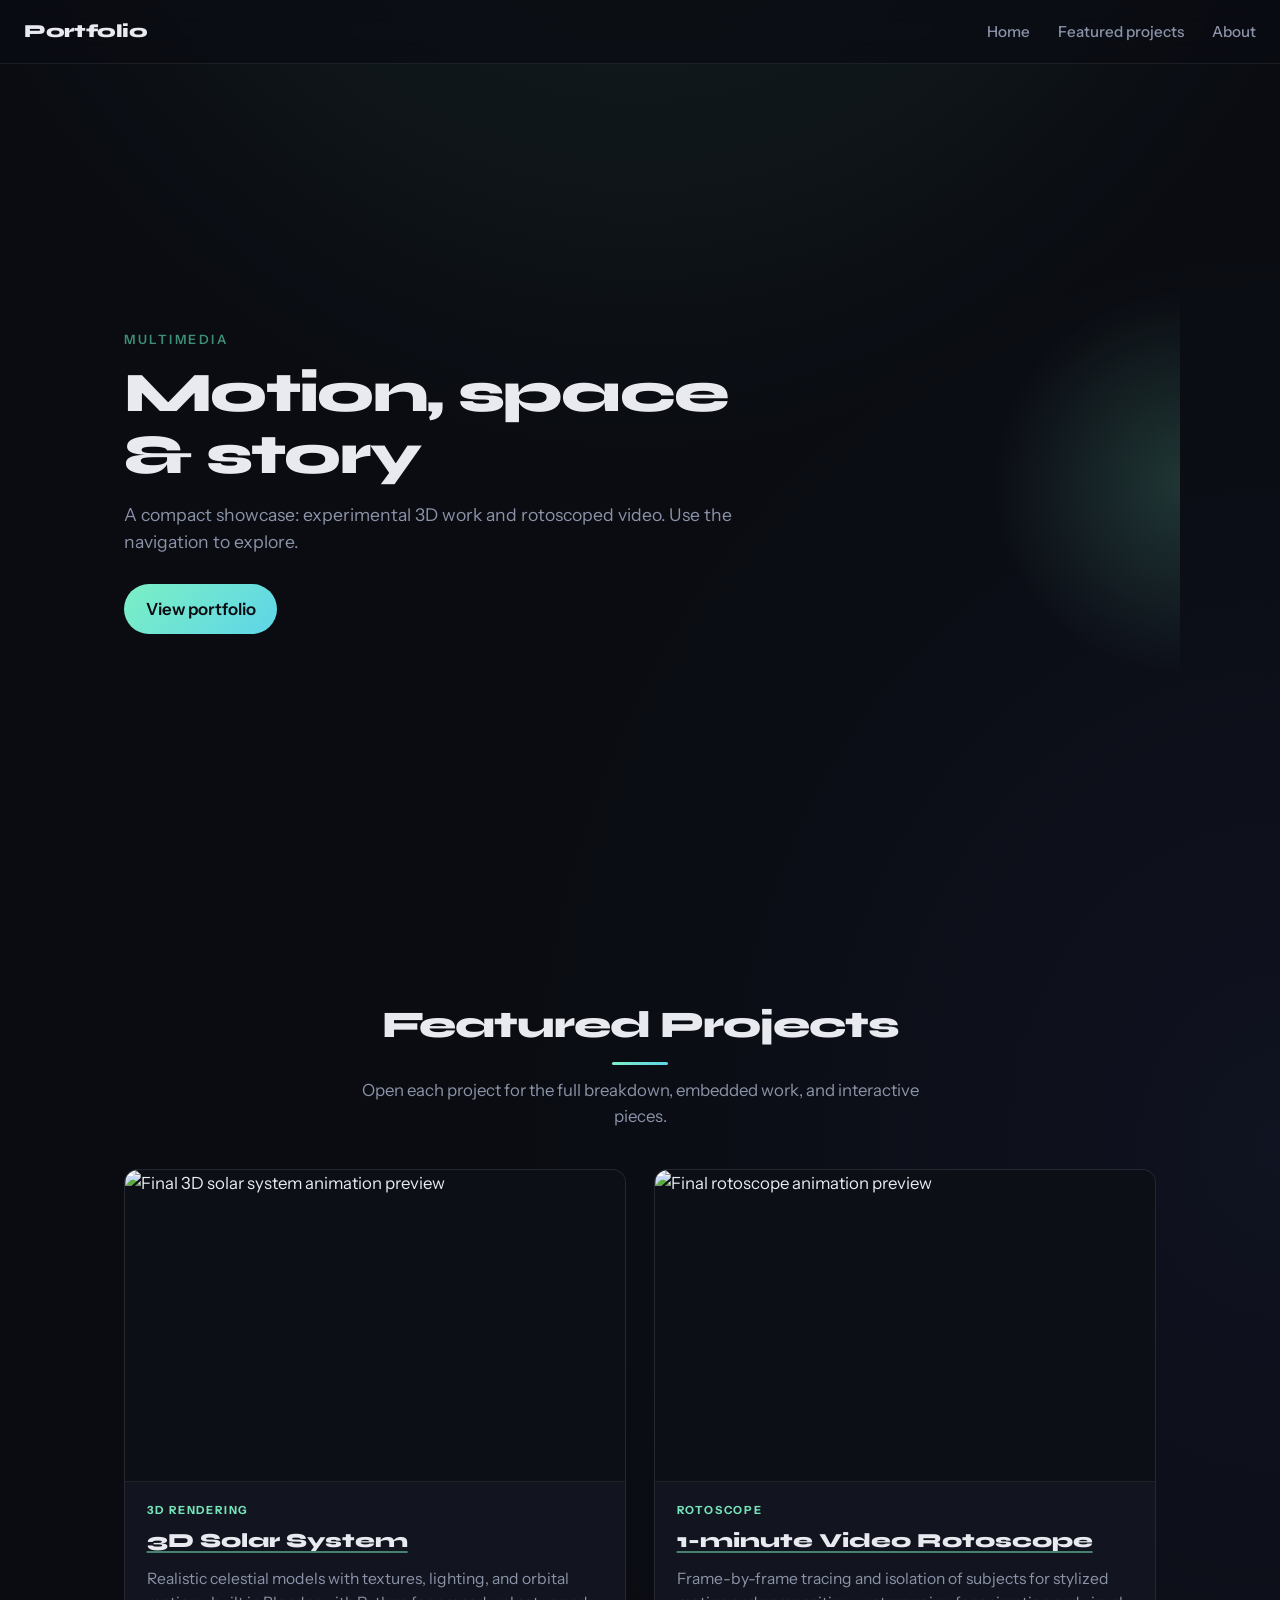
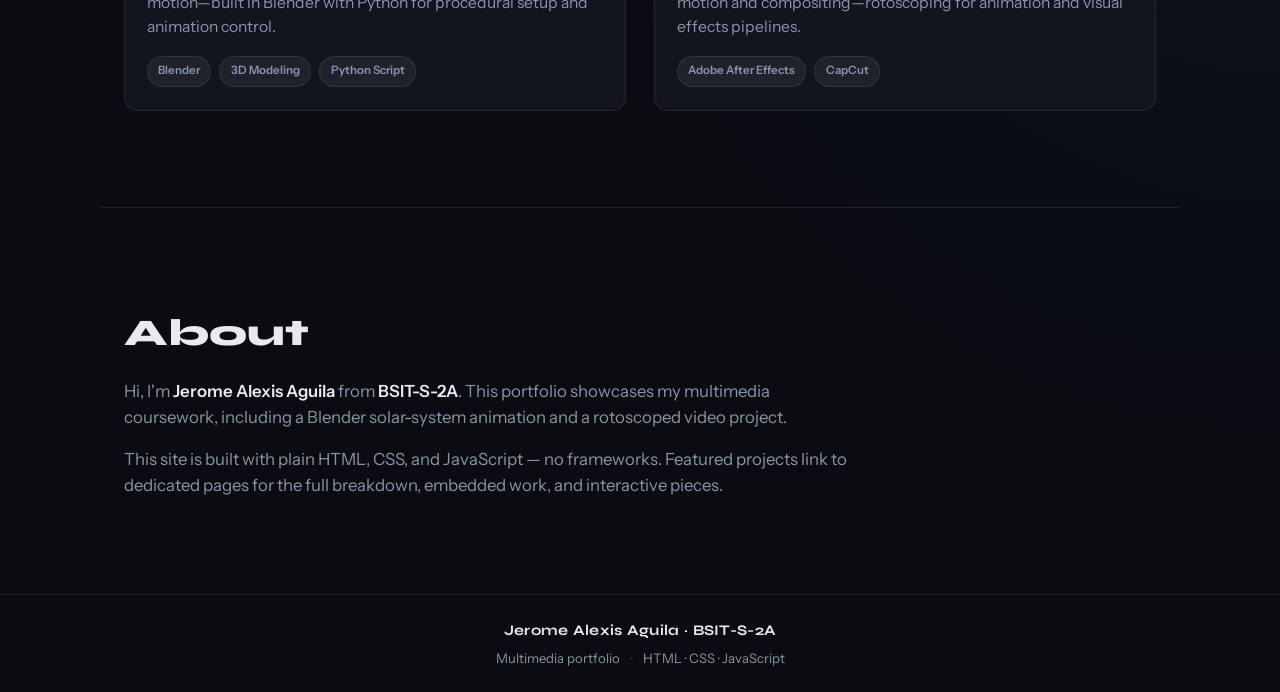
==== commit f08dcba8: "Update portfolio: credits, workflows, tool icons, and project content" ====
--- a/index.html
+++ b/index.html
@@ -92,7 +92,6 @@
             </p>
             <div class="featured-project-tags">
               <span class="project-tag">Adobe After Effects</span>
-              <span class="project-tag">Adobe Premiere Pro</span>
               <span class="project-tag">CapCut</span>
             </div>
           </div>
@@ -104,21 +103,24 @@
       <div class="about-inner">
         <h2>About</h2>
         <p>
-          This site is built with plain HTML, CSS, and JavaScript — no frameworks. Featured projects link to dedicated
-          pages for the Blender solar-system piece and the rotoscope workflow.
+          Hi, I'm <strong>Jerome Alexis Aguila</strong> from <strong>BSIT-S-2A</strong>. This portfolio showcases my
+          multimedia coursework, including a Blender solar-system animation and a rotoscoped video project.
         </p>
         <p>
-          Replace this copy with your bio, tools you use (e.g. Blender, After Effects, clip studio), and what kind of
-          collaborations you are open to.
+          This site is built with plain HTML, CSS, and JavaScript — no frameworks. Featured projects link to dedicated
+          pages for the full breakdown, embedded work, and interactive pieces.
         </p>
       </div>
     </section>
   </main>
 
   <footer class="site-footer">
-    <span>Multimedia portfolio</span>
-    <span class="sep" aria-hidden="true">·</span>
-    <span>HTML · CSS · JavaScript</span>
+    <p class="site-footer-credits">Jerome Alexis Aguila · BSIT-S-2A</p>
+    <p class="site-footer-meta">
+      <span>Multimedia portfolio</span>
+      <span class="sep" aria-hidden="true">·</span>
+      <span>HTML · CSS · JavaScript</span>
+    </p>
   </footer>
 
   <script src="script.js"></script>
--- a/styles.css
+++ b/styles.css
@@ -418,16 +418,35 @@
   max-width: 46rem;
 }
 
+.about-inner strong {
+  color: var(--text);
+  font-weight: 600;
+}
+
 .about-inner p:last-child {
   margin-bottom: 0;
 }
 
 .site-footer {
-  padding: 1.5rem;
+  padding: 1.5rem 1.25rem;
   text-align: center;
   font-size: 0.85rem;
   color: var(--muted);
   border-top: 1px solid var(--border);
+}
+
+.site-footer-credits {
+  margin: 0 0 0.35rem;
+  font-family: var(--font-display);
+  font-weight: 700;
+  font-size: 0.92rem;
+  color: var(--text);
+  letter-spacing: 0.02em;
+}
+
+.site-footer-meta {
+  margin: 0;
+  font-size: 0.82rem;
 }
 
 .site-footer .sep {
--- a/project-pages.css
+++ b/project-pages.css
@@ -120,6 +120,9 @@
 }
 
 .project-tag {
+  display: inline-flex;
+  align-items: center;
+  gap: 0.45rem;
   font-size: 0.72rem;
   font-weight: 600;
   padding: 0.35rem 0.65rem;
@@ -127,6 +130,21 @@
   background: rgba(255, 255, 255, 0.06);
   border: 1px solid var(--border);
   color: var(--muted);
+}
+
+.project-tag-icon {
+  width: 1rem;
+  height: 1rem;
+  flex-shrink: 0;
+  display: block;
+}
+
+.project-tag-icon-capcut,
+.project-tag-icon-blender {
+  background: #fff;
+  border-radius: 3px;
+  object-fit: contain;
+  padding: 1px;
 }
 
 /* ——— Subpages (solar-system, rotoscope) ——— */
@@ -177,12 +195,27 @@
   margin: 0 auto 2rem;
 }
 
+.project-tools {
+  margin-bottom: 2rem;
+  text-align: center;
+}
+
+.project-tools-label {
+  margin: 0 0 0.65rem;
+  font-family: var(--font-display);
+  font-size: 0.72rem;
+  font-weight: 700;
+  letter-spacing: 0.16em;
+  text-transform: uppercase;
+  color: var(--accent);
+}
+
 .project-badges {
   display: flex;
   flex-wrap: wrap;
   justify-content: center;
   gap: 0.5rem;
-  margin-bottom: 2rem;
+  margin-bottom: 0;
 }
 
 .body-nav {
@@ -498,6 +531,58 @@
   color: var(--muted);
   font-style: italic;
   margin-top: 1rem;
+}
+
+.reference-credit {
+  margin-top: 1.25rem;
+  padding: 1rem 1.1rem 1.05rem;
+  border: 1px solid rgba(124, 240, 196, 0.28);
+  border-radius: var(--radius);
+  background: rgba(124, 240, 196, 0.04);
+}
+
+.reference-credit h3 {
+  margin: 0 0 0.55rem;
+  font-family: var(--font-display);
+  font-size: 0.95rem;
+  font-weight: 700;
+  color: var(--accent);
+}
+
+.reference-credit p {
+  margin: 0 0 0.85rem;
+  font-size: 0.9rem;
+  color: var(--muted);
+  line-height: 1.55;
+}
+
+.reference-credit-list {
+  margin: 0;
+  display: grid;
+  gap: 0.65rem;
+}
+
+.reference-credit-list div {
+  display: grid;
+  gap: 0.15rem;
+}
+
+.reference-credit-list dt {
+  font-size: 0.72rem;
+  font-weight: 700;
+  letter-spacing: 0.08em;
+  text-transform: uppercase;
+  color: rgba(255, 255, 255, 0.55);
+}
+
+.reference-credit-list dd {
+  margin: 0;
+  font-size: 0.92rem;
+  color: var(--text);
+}
+
+.reference-credit-list a {
+  font-weight: 600;
 }
 
 /* Rotoscope step-by-step workflow */
